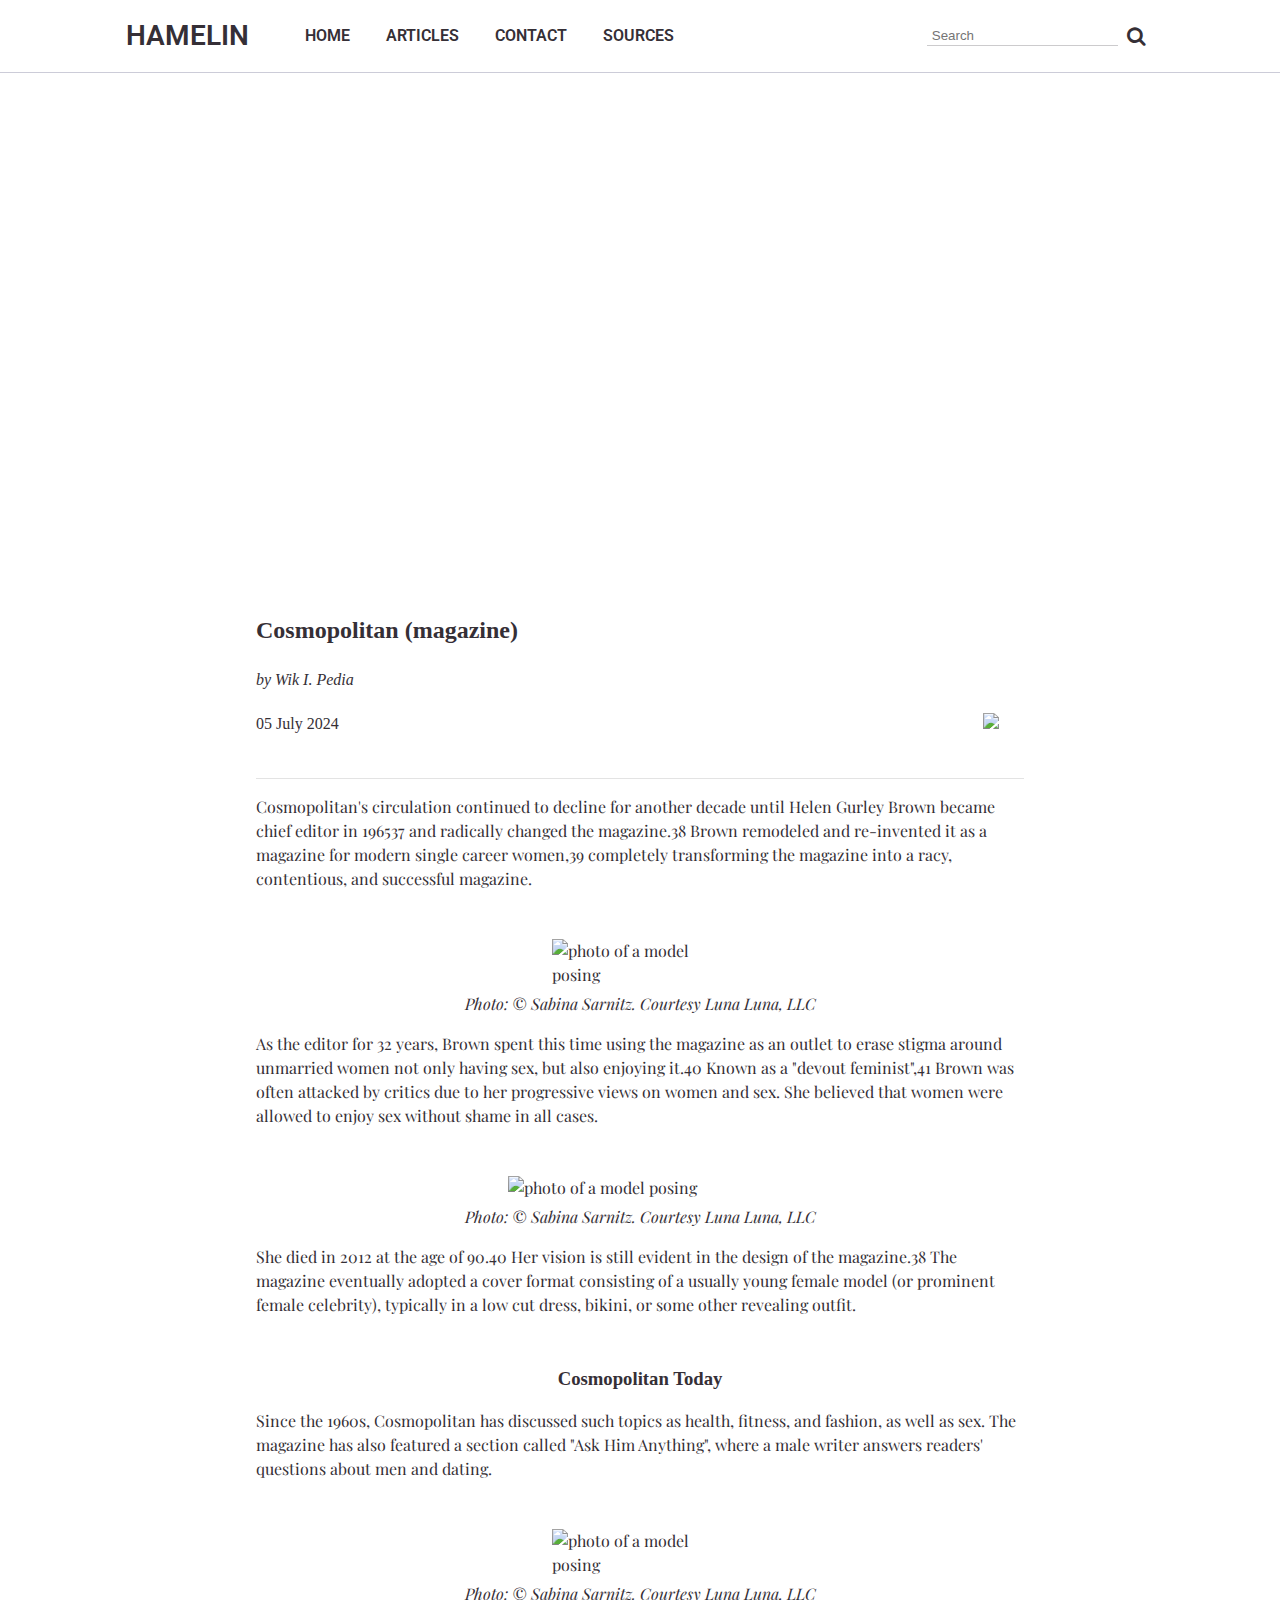
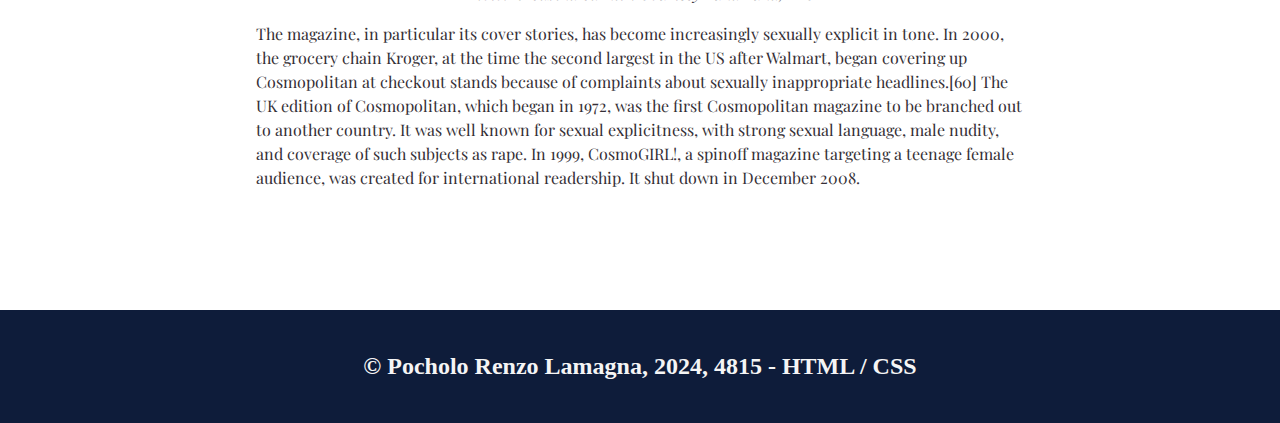
==== articles.html @ f2ba2e87 "Add files via upload" ====
<!DOCTYPE html>
<html lang="en">
<head>
    <meta charset="UTF-8">
    <meta name="viewport" content="width=device-width, initial-scale=1.0">
    <link rel="stylesheet" href="style.css"><link rel="icon" type="image/x-icon" href="/img/icon.png">
    <link rel="stylesheet" href="https://cdnjs.cloudflare.com/ajax/libs/font-awesome/4.7.0/css/font-awesome.min.css">
    <title>Document</title>
</head>
<body>
  <div class="dropdown">
    <input id="burger" type="checkbox"/>
    <label for="burger">
      <span></span>
      <span></span>
      <span></span>
    </label>
  <nav class="mobilenav">
          <div class="navleft">
          <a class="titlelogo" href="index.html">HAMELIN</a>
    <ul class="navlinks">
      <li><a href="index.html">HOME</a></li>
      <li><a href="articles.html">ARTICLES</a></li>
      <li><a href="contact.html">CONTACT</a></li>
      <li><a href="sources.html">SOURCES</a></li>
    </ul>
          </div>
         
  </nav>
</div>
<nav class="desktopnav">
          <div class="navleft">
          <a class="titlelogo" href="index.html">HAMELIN</a>
    <ul class="navlinks">
      <li><a href="index.html">HOME</a></li>
      <li><a href="articles.html">ARTICLES</a></li>
      <li><a href="contact.html">CONTACT</a></li>
      <li><a href="sources.html">SOURCES</a></li>
    </ul>
          </div>
          <div class="search">
        <input type="text" class="searchTerm" placeholder="Search">
         <button type="submit" class="searchButton">
         <i class="fa fa-search"></i>
        </button>
          </div>
  </nav>
        <div class="articlebanner"></div>
		<main>
            
        
			<div class="featured">
                <div class="featuretitle"><h2>Cosmopolitan (magazine)</h2>
                </div>
                <em class="author">by Wik I. Pedia</em>
                    <div class="date">
                    <div class="july-2024">05 July 2024
                    </div>
                    <img class="shareicon" alt="photo of a model posing" src="/assets/AdobeStock_227433986.png">
                    </div>
            </div>
			<section class="articlecontent">
                    <p>
                      Cosmopolitan's circulation continued to decline for another decade until Helen Gurley Brown became chief editor in 196537 and radically changed the magazine.38 Brown remodeled and re-invented it as a magazine for modern single career women,39 completely transforming the magazine into a racy, contentious, and successful magazine.
                    </p>
                    <div class="img-article-wrapper">
                        <img style="max-width: 50%;" class="img-article" alt="photo of a model posing" src="assets/AdobeStock_205054641.png">
                        <em>Photo: © Sabina Sarnitz. Courtesy Luna Luna, LLC</em>
                    </div>
                    <p>
                      As the editor for 32 years, Brown spent this time using the magazine as an outlet to erase stigma around unmarried women not only having sex, but also enjoying it.40 Known as a "devout feminist",41 Brown was often attacked by critics due to her progressive views on women and sex. She believed that women were allowed to enjoy sex without shame in all cases.
                    </p>
                    <div class="img-article-wrapper">
                        <img class="img-article" alt="photo of a model posing" src="assets/AdobeStock_207114841.png">
                        <em>Photo: © Sabina Sarnitz. Courtesy Luna Luna, LLC</em>
                    </div>
                    <p>
                      She died in 2012 at the age of 90.40 Her vision is still evident in the design of the magazine.38 The magazine eventually adopted a cover format consisting of a usually young female model (or prominent female celebrity), typically in a low cut dress, bikini, or some other revealing outfit.
                    </p>
                    <h3>Cosmopolitan Today</h3>
                    <p>
                      Since the 1960s, Cosmopolitan has discussed such topics as health, fitness, and fashion, as well as sex. The magazine has also featured a section called "Ask Him Anything", where a male writer answers readers' questions about men and dating.
                    </p>
                    <div class="img-article-wrapper">
                      <img class="img-article" style="max-width: 50%;" alt="photo of a model posing" src="assets/AdobeStock_208758990.jpeg">
                      <em>Photo: © Sabina Sarnitz. Courtesy Luna Luna, LLC</em>
                  </div>
                    <p>
                      The magazine, in particular its cover stories, has become increasingly sexually explicit in tone. In 2000, the grocery chain Kroger, at the time the second largest in the US after Walmart, began covering up Cosmopolitan at checkout stands because of complaints about sexually inappropriate headlines.[60] The UK edition of Cosmopolitan, which began in 1972, was the first Cosmopolitan magazine to be branched out to another country. It was well known for sexual explicitness, with strong sexual language, male nudity, and coverage of such subjects as rape. In 1999, CosmoGIRL!, a spinoff magazine targeting a teenage female audience, was created for international readership. It shut down in December 2008.
                    </p>
                    
			</section>
		</main>
         <footer>
            <h2>© Pocholo Renzo Lamagna, 2024, 4815 - HTML / CSS </h2>
            
    
        </footer>
	</body>
</html>
---- style.css ----
@import url('https://fonts.googleapis.com/css2?family=Roboto:wght@300;400;600&family=Ubuntu&display=swap');
@import url('https://fonts.googleapis.com/css2?family=Playfair+Display:ital,wght@0,400..900;1,400..900&display=swap');
html {
    font-family: "Roboto", sans-serif;
    font-weight: 300;
    line-height: 1.5;
    color: #352f36;
}


h1, h2, h3, h4 {
    font-family: serif;
    margin: 0;
}

body {
    margin:0;
}

img {
    width: 100%;
    height: auto;
}

header, nav, main {
    padding:.5rem;
}

header {
    padding-top:4em;
    background-image: url(assets/AdobeStock_274863834.jpeg);
    background-size: cover;
    background-position: 50% 60%;
    text-align: center;
}

.articlebanner {
    width: 100%;
    height: 0;
    padding-top: 38.2%;
    background-image: url(assets/AdobeStock_208764269.png);   
    background-repeat: no-repeat;
    background-size: contain;

}

.HAMELIN {
    color: whitesmoke;
    text-align: right;
    font-family: serif;
    font-size: 10vw;
    font-style: normal;
    font-weight: 400;
    line-height: normal;
}


h4 {
    margin-top: 1rem;
}

h5{
    font-size: 1rem;
}

a {
    text-decoration: none;
    color:#352f36;
    font-weight: 600;
    font-size: 1rem;
}

nav {
    background-color: white;
    border-bottom:1px solid rgba(0,0,60,.2);
    position: sticky;
    top: 0;
    z-index: 15;
}

h4 {
    border-bottom: 1px solid rgba(0,0,60,.3);
    margin-top:2rem;
}

footer {
    background-color: rgb(14, 28, 58);
    padding: 3vw;
    color: whitesmoke;
    text-align: center;
  }
caption {
    text-align: left;
}

table {
  border-collapse: collapse;
  width: calc(800px - 2rem);
}

th {
    border: thin solid #999;
    padding: 10px;
}
td {
    border: thin solid #999;
    padding: 10px;
}

.header-column {
    color: white;
    background-color: #352f36;
}



.thetable {
    padding: 1rem;
    border-radius: 5px;
    overflow: scroll;
}
.shareicon {
width: 21px;
    position: relative;
    height: 21px;
    overflow: hidden;
}
.author {    
    align-self: stretch;
    overflow: hidden;
    display: flex;
    flex-direction: row;
    align-items: flex-start;
    padding: 0px;
}
.img-article-wrapper{
    display: flex;
    flex-direction: column;
    align-items: center;
    gap: 5px;
}
.img-article {
    max-width: 75%;
    height: auto;
}
.articlecontent {
    display: flex;
    flex-direction: column;
    align-items: center;
    margin-bottom: 5vw;
    font-family: "Playfair Display", serif;
}
form {
    display: flex;
    width: 100%;
    min-height: 68vh;
    flex-direction: column;
    align-items: center;
    gap: 2rem;
    margin-bottom: 5vw;
}

form label {
    width: 60%;
    
}
input {
    box-sizing: border-box;
    width: 100%;
}
textarea {
    box-sizing: border-box;
    align-items: center;
    width: 100%;
    height: 5rem;
}
p {
 padding-bottom: 2rem;
}
main h2 {
    text-align: center;
}
Input:focus {
    Border-color: mediumvioletred;
    Outline:mediumvioletred 3px solid;
    }
.dropdown h1 {
        position: fixed;
        top: 20px;
        left: 40px;
        z-index: 6;
        font-size: 45px;
        font-weight: 900;
        font-family: sans-serif;
        text-transform: uppercase;
    }
    input + label {
    position: fixed;
    top: 35px;
    right: 40px;
    height: 20px;
    width: 15px; 
    z-index: 5;
    span {
    position: absolute;
    width: 100%;
    height: 2px;
    top: 50%;
    margin-top: -1px;
    left: 0;
    display: block;
    background: #352f36;
    transition: .5s;
    }
    span:first-child {
    top: 3px; 
    }
    span:last-child {
    top: 16px; 
    }      
}
label:hover {
    cursor: pointer;
}
input:checked + label { 
    span {
    opacity: 0;
    top: 50%;
    }
    span:first-child {
    opacity: 1;
    transform: rotate(405deg);
    }
    span:last-child {
    opacity: 1;
    transform: rotate(-405deg);
    }
}
input ~ nav {
    background: white;
    position: fixed;
    top: 0;
    left: 0;
    width: 100%;
    height: 80px;
    z-index: 3;
    transition: .5s;
    transition-delay: .5s;
    overflow: hidden;
    ul {
    text-align: top center;
    position: absolute;
    top: 35%;
    left: 20%;
    right: 20%;
        li {
        opacity: 0;
        transition: .5s;
        transition-delay: 0s;
        a {
        text-decoration: none;
        text-transform: uppercase;
        color: black;
        font-weight: 700;
        font-family: sans-serif;
        display: block;
        padding: 30px;
        }
    }
    }
}
input:checked ~ nav { 
    height: 75%;
    transition-delay: 0s;
    ul {
        li {
        opacity: 1;
        transition-delay: .5s;
    }
    }
} 
.desktopnav {
    display: none;
}
main {
    padding-top: 20vw;
}
.side {
    display: none;
}
header {
    display: none;
}
@media screen and (min-width:850px) {
main {
    padding-top: .5rem;
}
    .dropdown {
        display: none;
    }
.search {
    display: flex;
    justify-content: space-around;
    text-align: center;
    align-items: center;
    margin: 0;
}
.searchTerm {
  width: 100%;
  border: none;
  background: none;
  border-bottom: solid 1px rgb(53, 47, 55, 25%);
  padding: 5px;
  height: 20px;
  color: #352f36;
}


.searchButton {
  width: 40px;
  height: 20px;
  background: none;
  border: none;
  text-align: center;
  color: #352f36;
  cursor: pointer;
  font-size: 20px;
  display: flex;
  justify-content: space-around;
  text-align: center;
  align-items: center;
}

main{
    padding-left: 20vw;
    padding-right: 20vw;
    margin:auto;
}
.primary-icon {
    width: 100%;
    height: 474px;
    overflow: hidden;
    flex-shrink: 1;
    object-fit: cover;
}
.img-icon2 {
    width: 263px;
    flex: 1;
    max-height: 100%;
    overflow: hidden;
    object-fit: cover;
}
.side {
    align-self: stretch;
    display: flex;
    flex-direction: column;
    align-items: flex-end;
    justify-content: flex-start;
    gap: 10px;
}
.pictures {
    align-self: stretch;
    display: flex;
    flex-direction: row;
    align-items: center;
    justify-content: space-between;
    gap: 10px;
}
.july-2024 {
    width: 97px;
    position: relative;
    display: inline-block;
    flex-shrink: 0;
}
.shareicon {
    width: 21px;
    position: relative;
    height: 21px;
    overflow: hidden;
}
.date {
    align-self: stretch;
    overflow: hidden;
    display: flex;
    flex-direction: row;
    align-items: center;
    justify-content: space-between;
    padding: 10px 20px 10px 0px;
}

.featuretitle {
    align-self: stretch;
    overflow: hidden;
    display: flex;
    flex-direction: row;
    align-items: flex-start;
    padding: 10px 0px;
}
.articletext {
    flex: 1;
    position: relative;
    display: inline-block;
    height: 15vh;
}

.featured {
    margin-top: 2rem;
    width: 100%;
    position: relative;
    border-bottom: 1px solid #e3e3e3;
    box-sizing: border-box;
    overflow: hidden;
    flex-shrink: 0;
    display: flex;
    flex-direction: column;
    align-items: center;
    justify-content: flex-start;
    padding: 0rem;
    gap: 10px;
    text-align: left;
    font-family: serif;
    padding-bottom: 2rem;
}
.content {
    display: grid;
    grid-template-columns: 50% 50%;
    gap: 1rem;
    padding: 0;
    margin-top: 5vh;
    padding-top: 0;
    overflow: hidden;
}




header {
    display: flex;
    height: 800px;
    overflow: hidden;
    background: url(assets/AdobeStock_274863834.jpeg) lightgray 50% / cover no-repeat;
    justify-content: center;
    align-items: center;
    gap: 10px;
    align-self: stretch;
}

.desktopnav {
    display: flex;
    justify-content: space-around;
    text-align: center;
    align-items: center;
}

.navlinks {
    margin: 0;
}


.desktopnav ul li {
    display: inline-block;
    margin: 1rem;
}

.titlelogo {
    font-size: 28px;
    display: flex;
    justify-content: space-around;
    margin: 0;
}

.navleft {
    display: flex;
    align-items: center;
}




}
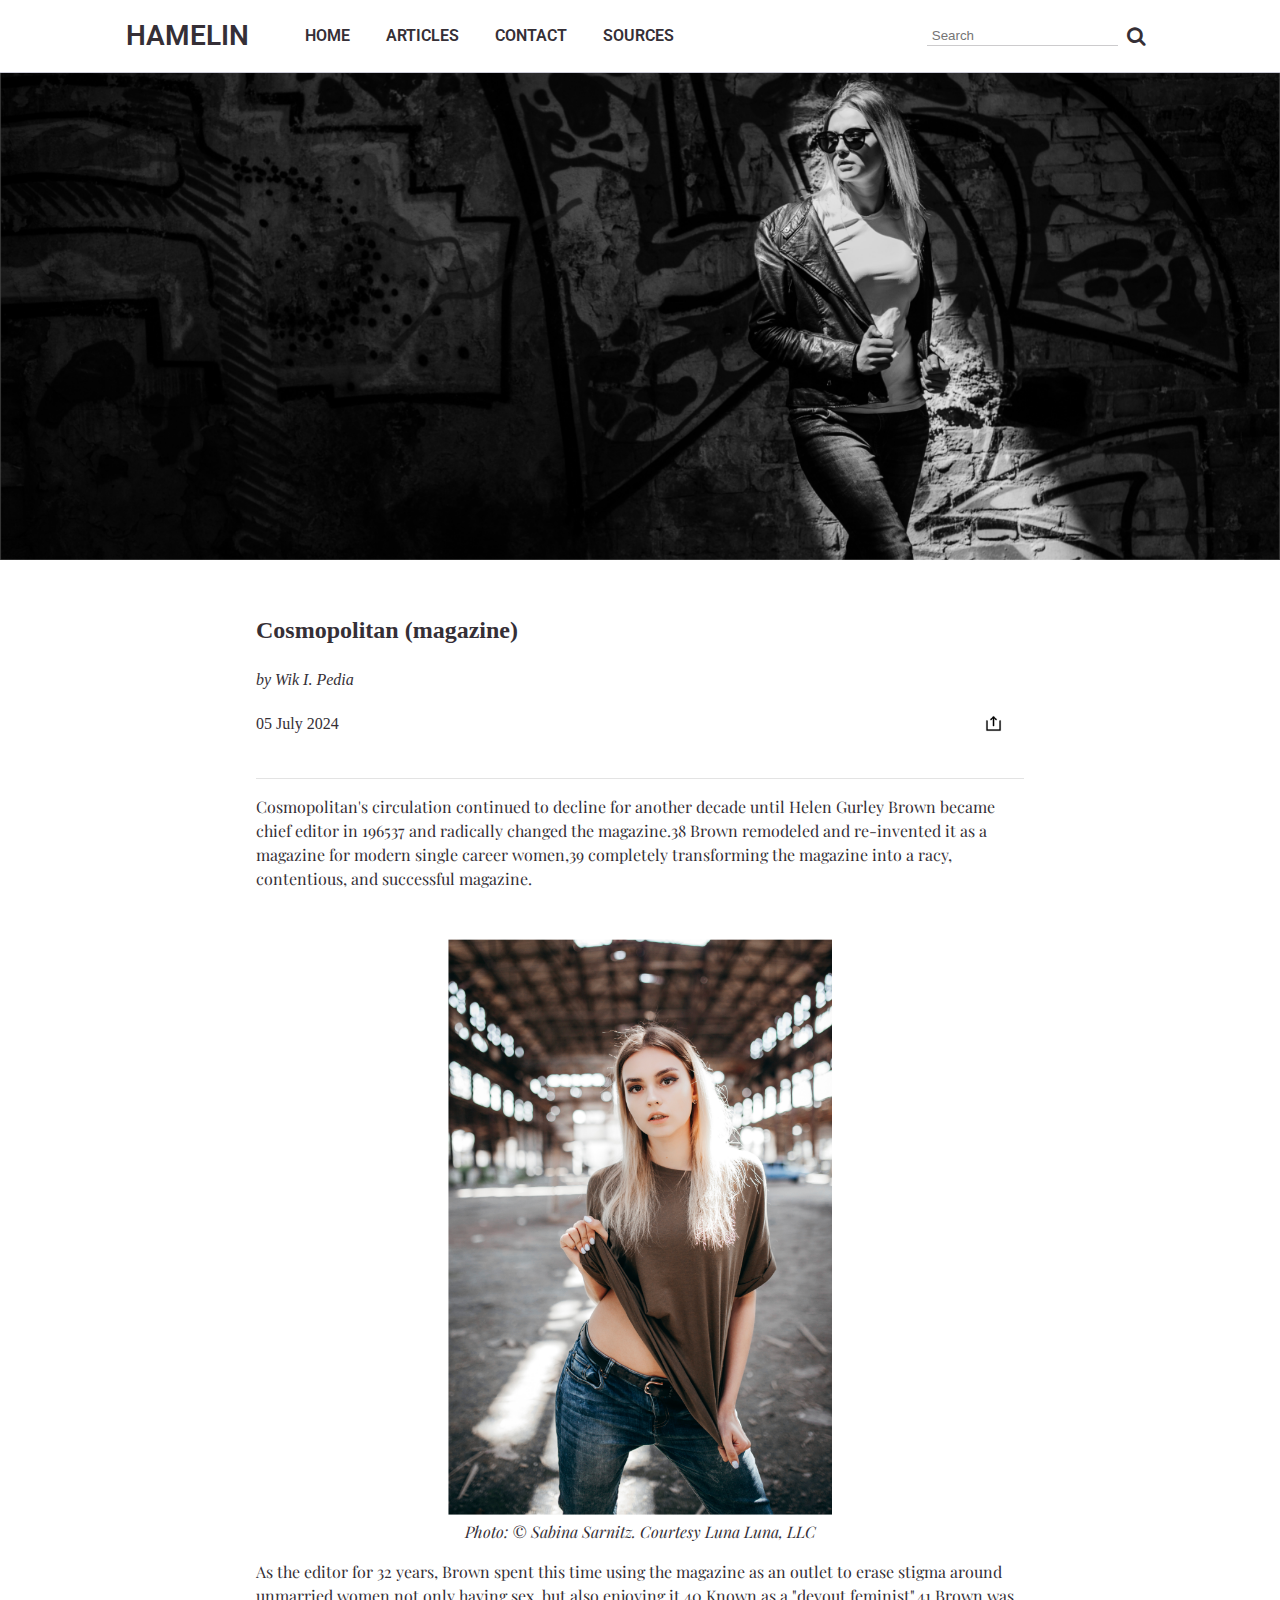
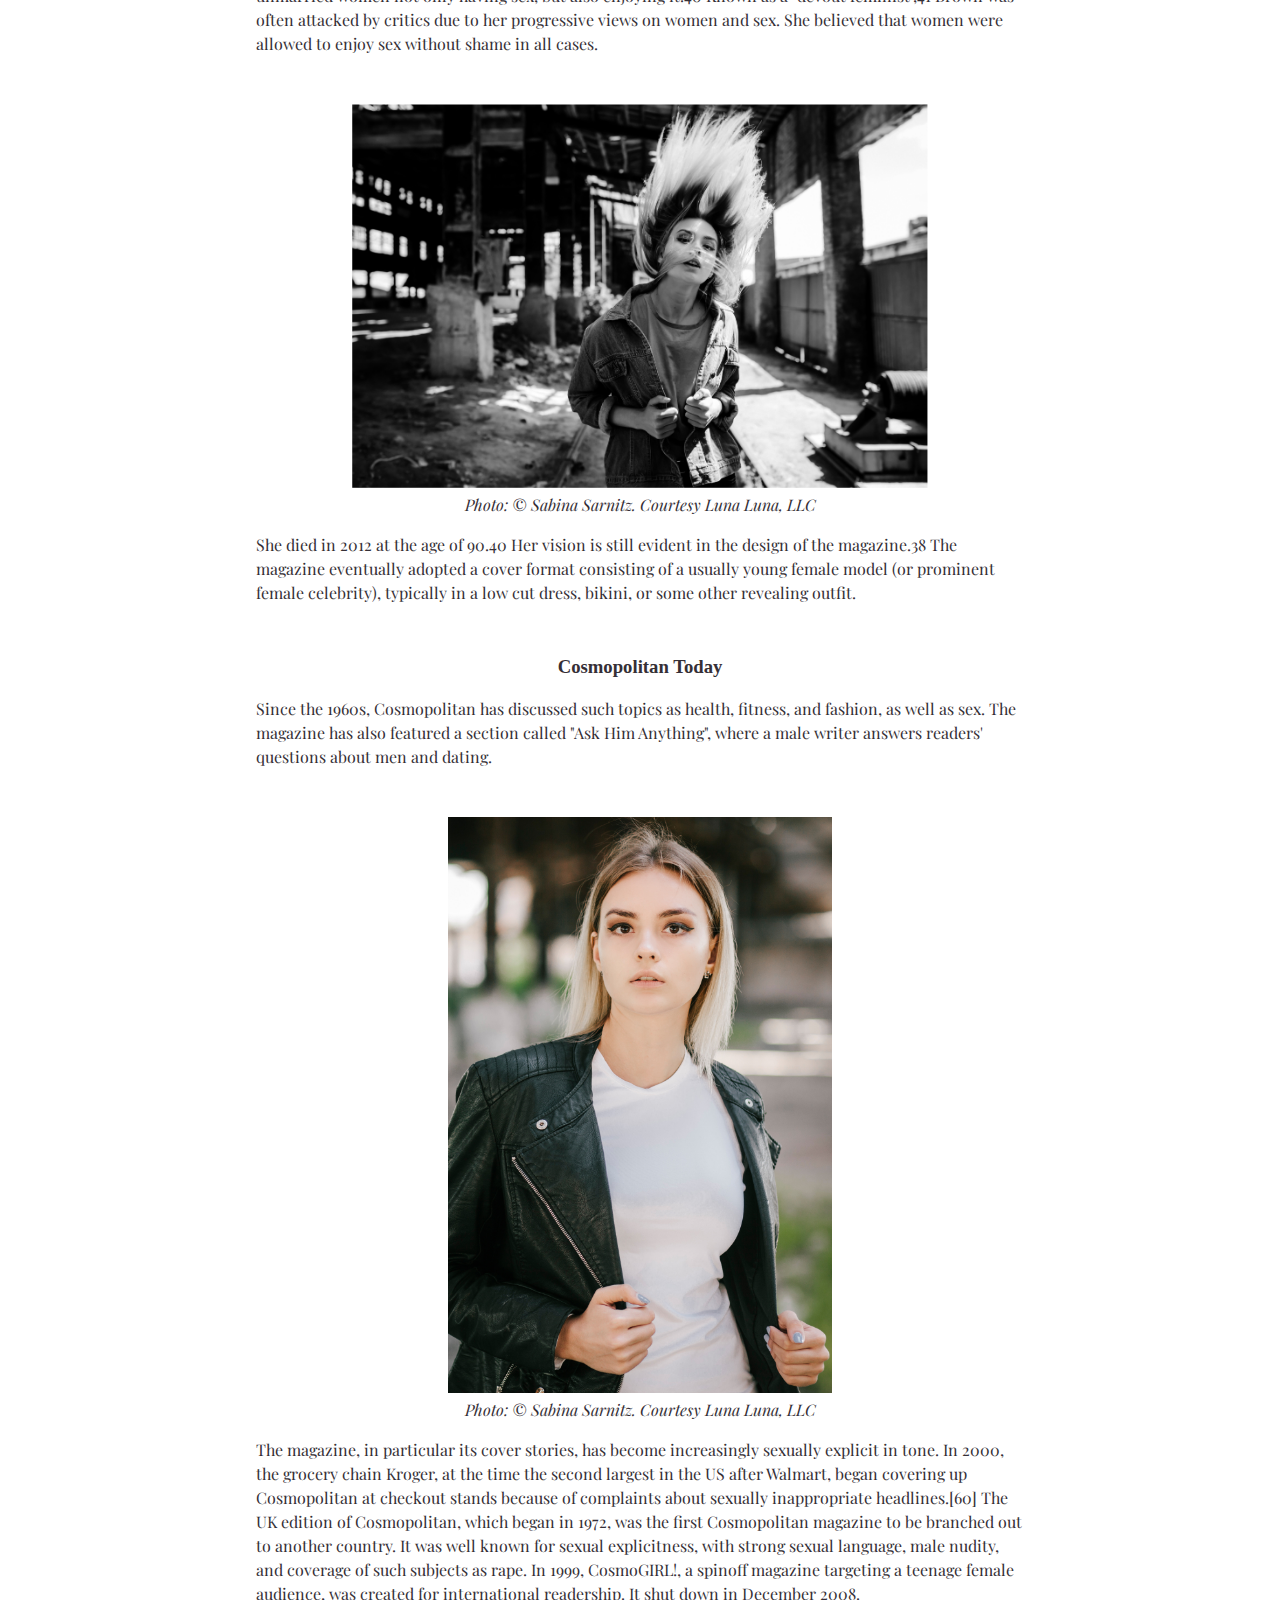
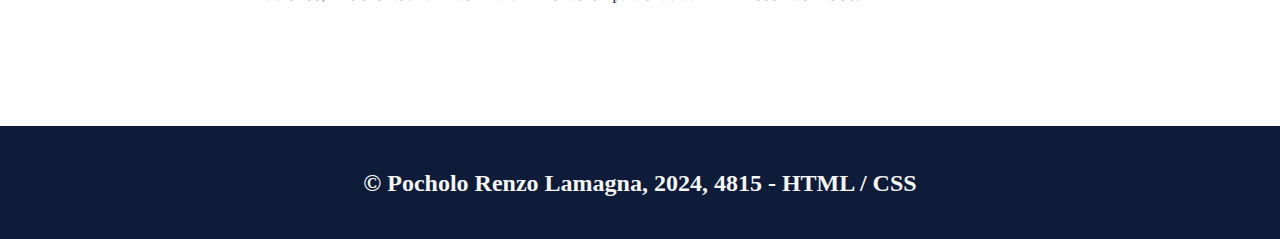
==== commit d5fbc1ad: "Update articles.html" ====
--- a/articles.html
+++ b/articles.html
@@ -56,7 +56,7 @@
                     <div class="date">
                     <div class="july-2024">05 July 2024
                     </div>
-                    <img class="shareicon" alt="photo of a model posing" src="/assets/AdobeStock_227433986.png">
+                    <img class="shareicon" alt="photo of a model posing" src="assets/AdobeStock_227433986.png">
                     </div>
             </div>
 			<section class="articlecontent">
@@ -97,4 +97,4 @@
     
         </footer>
 	</body>
-</html>+</html>
